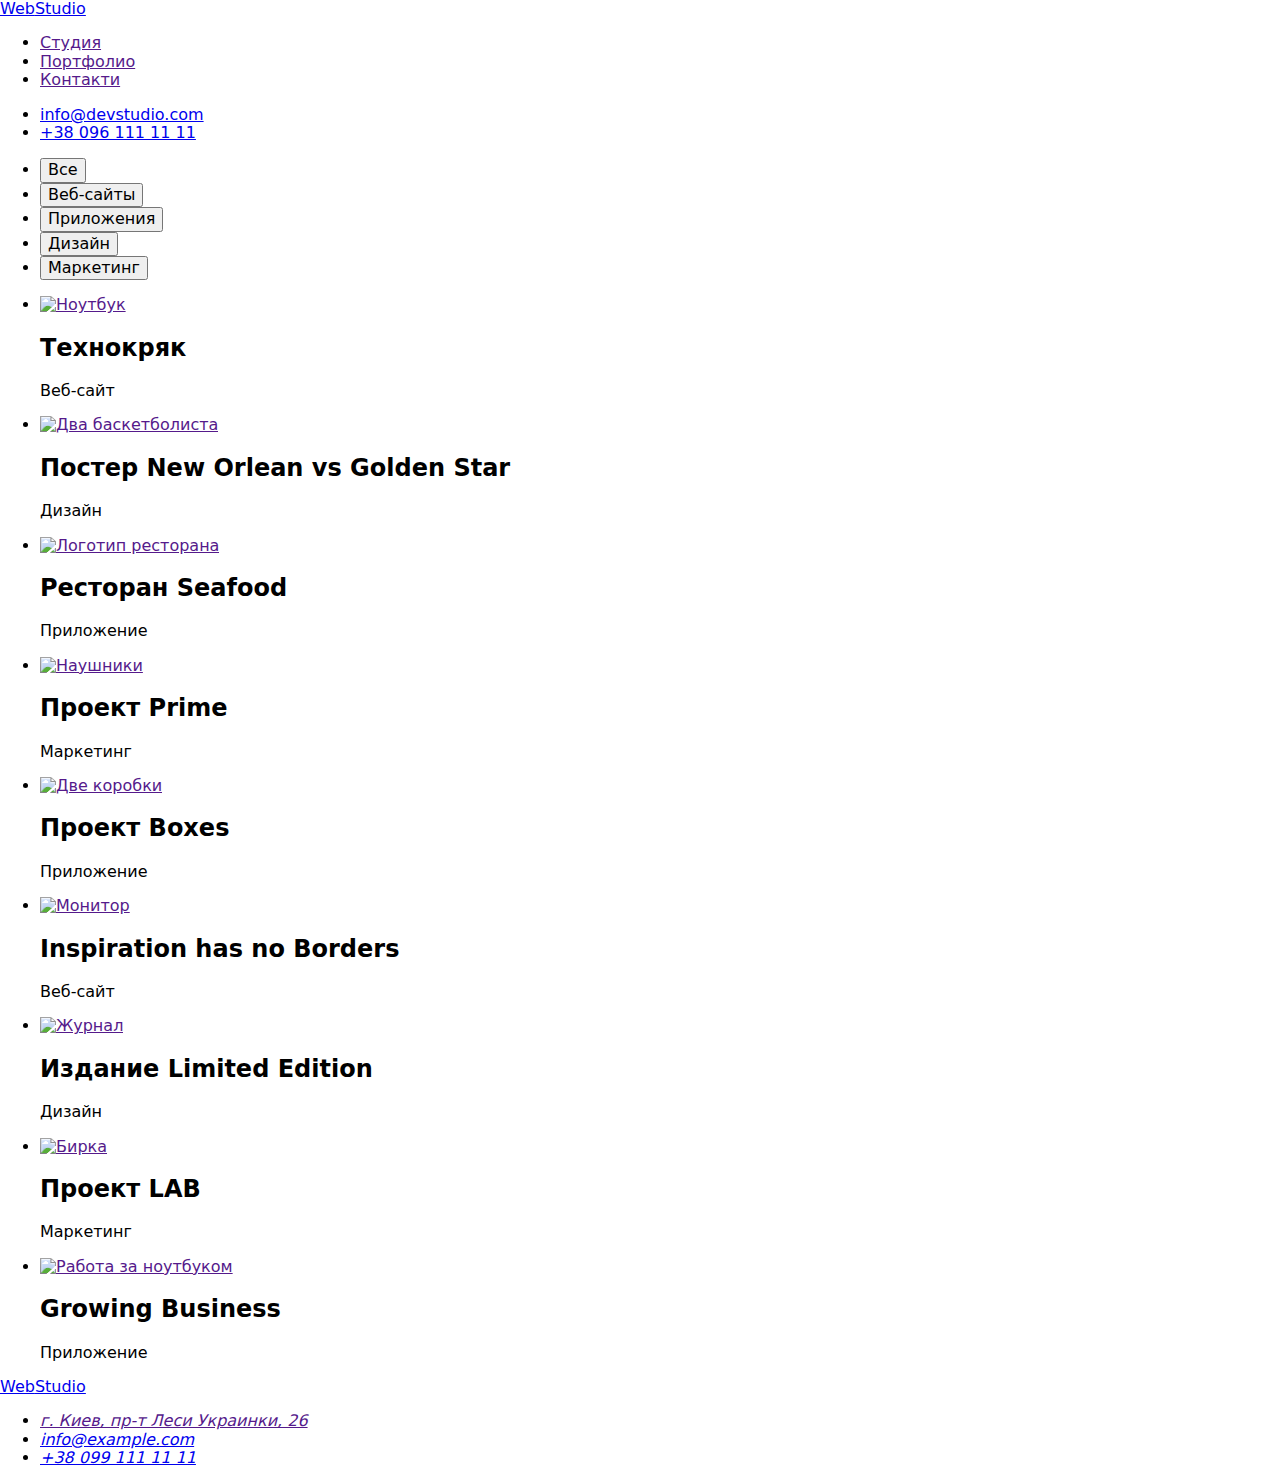
==== portfolio.html @ c6a7d30c "Create portfolio.html" ====
<!DOCTYPE html>
    <html lang="en">
    <head>
        <meta charset="UTF-8" />
  <meta http-equiv="X-UA-Compatible" content="IE=edge" />
  <meta name="viewport" content="width=device-width, initial-scale=1.0" />
  <title>WebStudio</title>
  <link rel="preconnect" href="https://fonts.googleapis.com" />
  <link rel="preconnect" href="https://fonts.gstatic.com" crossorigin />
  <link href="https://fonts.googleapis.com/css2?family=Raleway:wght@700&family=Roboto:wght@400;500;700;900&display=swap" rel="stylesheet" />
  <link rel="stylesheet" href="https://cdnjs.cloudflare.com/ajax/libs/modern-normalize/1.1.0/modern-normalize.min.css" />
  
  <link rel="stylesheet" href="./css/reset.css" />
  <link rel="stylesheet" href="./css/styles.css" />
    </head>
    <body>

        <!---------- Шапка сайту--------->

        <header class="header"> 
            <div class="container header-container">
            <nav class="header-navigation"> 
                <a href="./index.html" class="logo">Web<span class="header-logo">Studio</span></a>
                <ul class="header-list">
                    <li class="header-item"><a class="header-link" href="">Cтудия</a></li>
                    <li class="header-item"><a class="header-link-portfolio" href="">Портфолио</a></li>
                    <li class="header-item"><a class="header-link" href="">Контакти</a></li>
                </ul>
            </nav>
            <ul class="header-contacts-list">
                <li class="header-contacts-item"><a class="header-contacts-link" href="mailto:info@devstudio.com">info@devstudio.com</a></li>
                <li class="header-contacts-item"><a class="header-contacts-link" href="tel:+380961111111">+38 096 111 11 11</a></li>
            </ul>
            </div>
               </header>
               <main>
<!-- -------------Наші проекти-------------- -->

<section class="practice">
    <div class="container">
    <h1 class="visually-hidden" hidden>Наші проекти</h1>
    <ul class="practice-list">
        <li class="practice-item"><button class="practice-btn one" type="button">Все</button></li>
        <li class="practice-item"><button class="practice-btn" type="button">Веб-сайты</button></li>
        <li class="practice-item"><button class="practice-btn" type="button">Приложения</button></li>
        <li class="practice-item"><button class="practice-btn" type="button">Дизайн</button></li>
        <li class="practice-item"><button class="practice-btn" type="button">Маркетинг</button></li>
        
    </ul>



    <ul class="project">
    
        <li class="project-list">
            <a class="project-link" href=""><img class="project-img" src="./images/img7.jpg" alt="Ноутбук" width="370" height="294"></a>
            <div class="project-definition">
            <h2 class="project-title">Технокряк</h2>
            <p class="project-text">Веб-сайт</p>
            </div>
        </li>
        <li class="project-list">
            <a class="project-link" href=""><img class="project-img" src="./images/img8.jpg" alt="Два баскетболиста" width="370" height="294"></a>
            <div class="project-definition">
            <h2 class="project-title">Постер New Orlean vs Golden Star</h2>
            <p class="project-text">Дизайн</p>
            </div>
        </li>
        <li class="project-list">
            <a class="project-link" href=""><img class="project-img" src="./images/img9.jpg" alt="Логотип ресторана" width="370" height="294"></a>
            <div class="project-definition">
            <h2 class="project-title">Ресторан Seafood</h2>
            <p class="project-text">Приложение</p>
            </div>
        </li>
        <li class="project-list">
            <a class="project-link" href=""><img class="project-img" src="./images/img10.jpg" alt="Наушники" width="370" height="294"></a>
            <div class="project-definition">
            <h2 class="project-title">Проект Prime</h2>
            <p class="project-text">Маркетинг</p>
            </div>
        </li>
        <li class="project-list">
            <a class="project-link" href=""><img class="project-img" src="./images/img11.jpg" alt="Две коробки" width="370" height="294"></a>
            <div class="project-definition">
            <h2 class="project-title">Проект Boxes</h2>
            <p class="project-text">Приложение</p>
            </div>
        </li>
        <li class="project-list">
            <a class="project-link" href=""><img class="project-img" src="./images/img12.jpg" alt="Монитор" width="370" height="294"></a>
            <div class="project-definition">
            <h2 class="project-title">Inspiration has no Borders</h2>
            <p class="project-text">Веб-сайт</p>
            </div>
        </li>
        <li class="project-list">
            <a class="project-link" href=""><img class="project-img" src="./images/img13.jpg" alt="Журнал" width="370" height="294"></a>
            <div class="project-definition">
            <h2 class="project-title">Издание Limited Edition</h2>
            <p class="project-text">Дизайн</p>
            </div>
        </li>
        <li class="project-list">
            <a class="project-link" href=""><img class="project-img" src="./images/img14.jpg" alt="Бирка" width="370" height="294"></a>
            <div class="project-definition">
            <h2 class="project-title">Проект LAB</h2>
            <p class="project-text">Маркетинг</p>
            </div>
        </li>
        <li class="project-list">
            <a class="project-link" href=""><img class="project-img" src="./images/img15.jpg" alt="Работа за ноутбуком" width="370" height="294"></a>
            <div class="project-definition">
            <h2 class="project-title">Growing Business</h2>
            <p class="project-text">Приложение</p>
            </div>
        </li>
     
    </ul>
    </div>
</section>
               </main>
                        <!-- Підвал -->
               <footer class="footer">
                <div class="container">
                <a class="logo" href="./index.html">Web<span class="footer-logo">Studio</span></a>
                <address class="address">
                <ul class="address-list">
                    <li class="address-item"><a class="address-link" href="">г. Киев, пр-т Леси Украинки, 26</a></li>
                    <li class="address-item-contact"><a class="address-link-social" href="mailto:info@example.com">info@example.com</a></li>
                    <li class="address-item-contact"><a class="address-link-social" href="tel:+380961111111">+38 099 111 11 11</a></li>
                </ul>
                </address>
                </div>
           </footer>
    </body>
    </html>
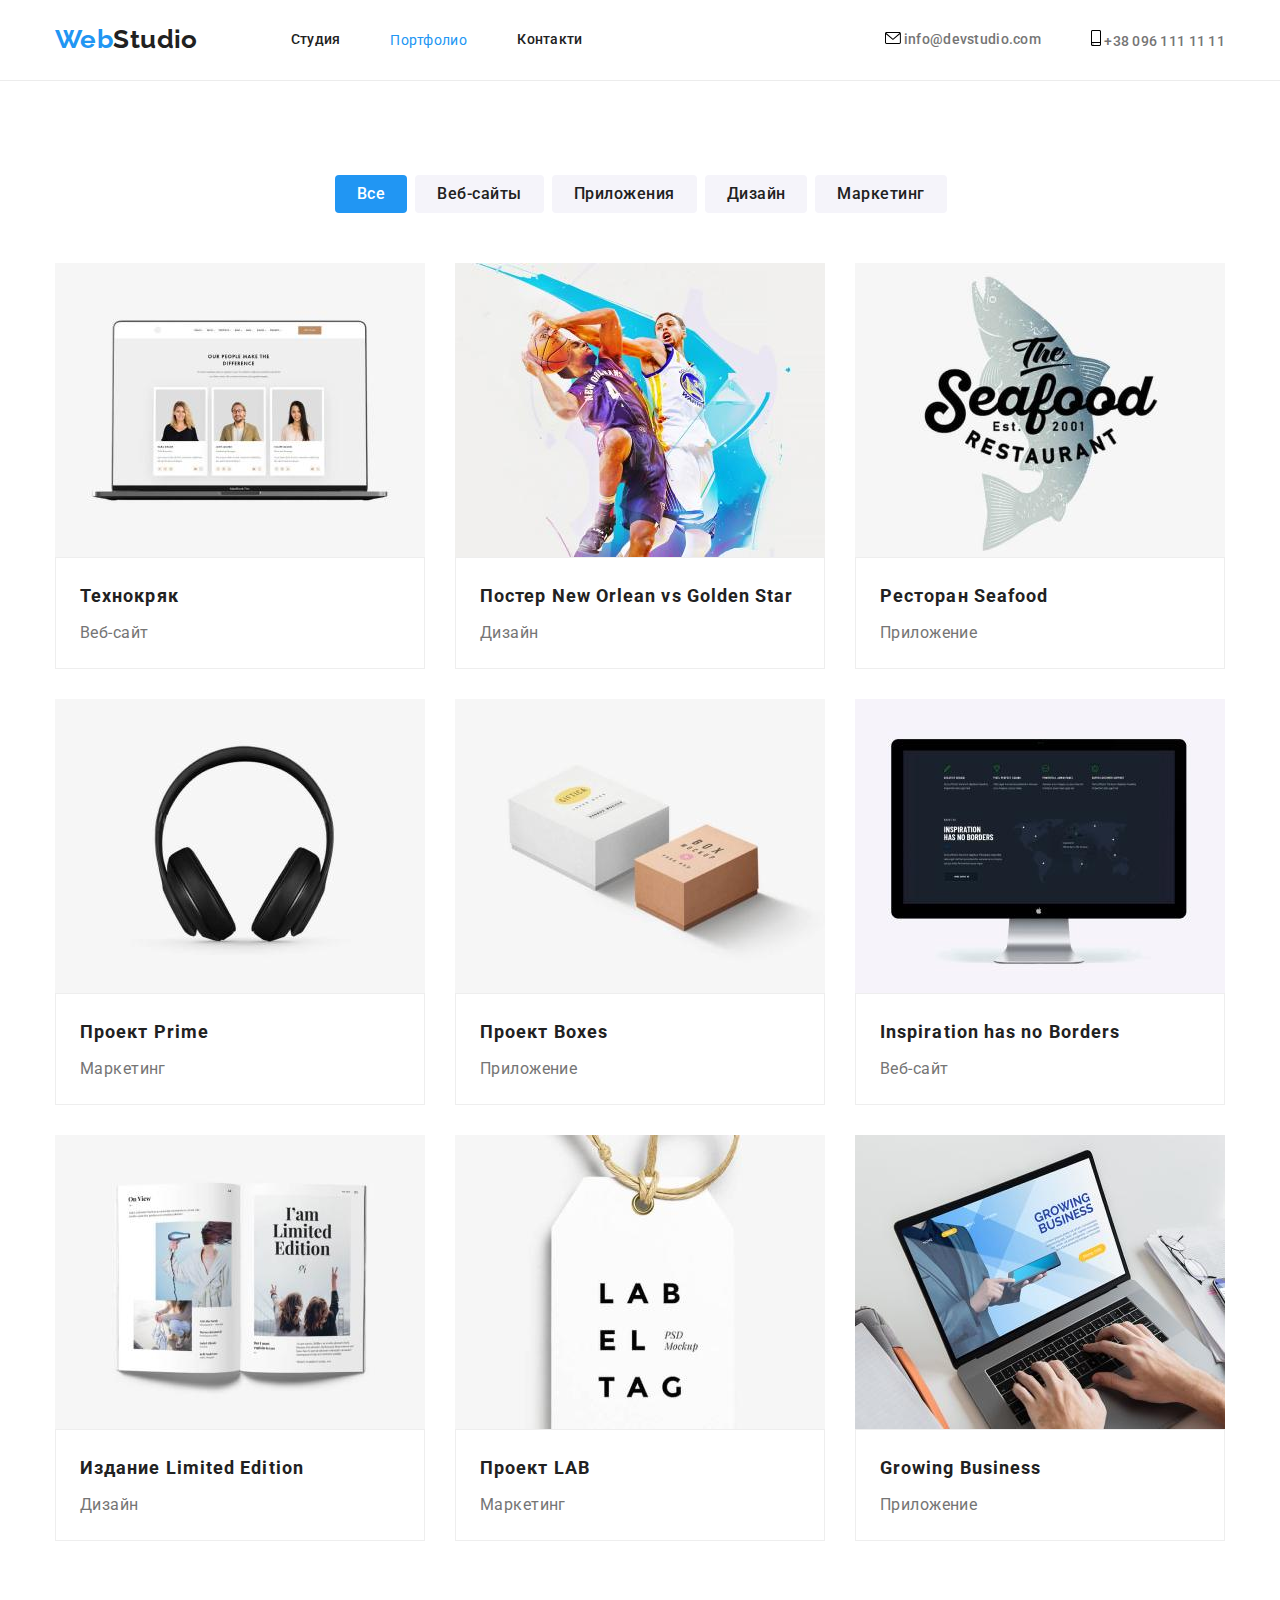
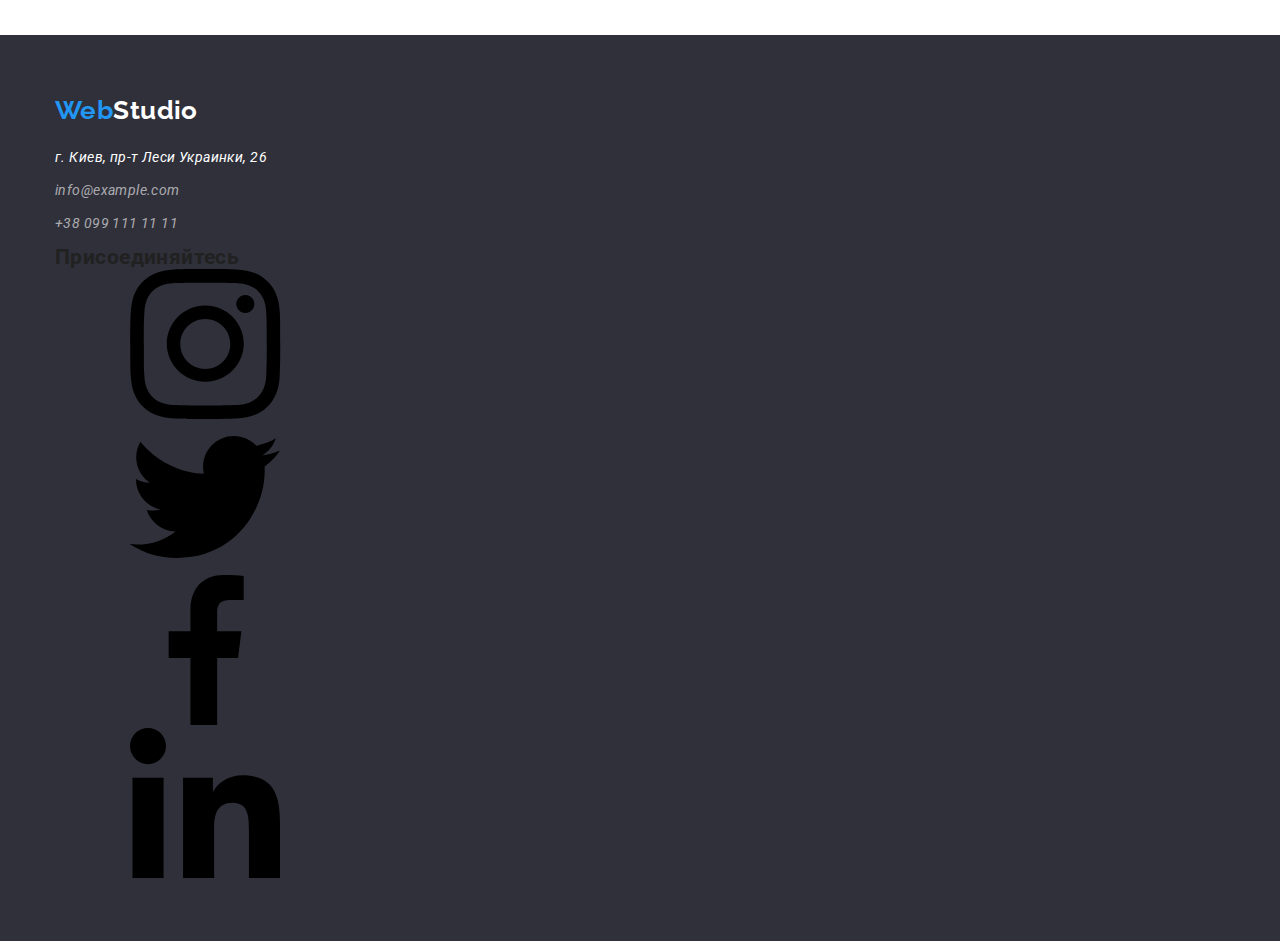
==== commit c3cbbd4e: "Update portfolio.html" ====
--- a/portfolio.html
+++ b/portfolio.html
@@ -28,8 +28,16 @@
                 </ul>
             </nav>
             <ul class="header-contacts-list">
-                <li class="header-contacts-item"><a class="header-contacts-link" href="mailto:info@devstudio.com">info@devstudio.com</a></li>
-                <li class="header-contacts-item"><a class="header-contacts-link" href="tel:+380961111111">+38 096 111 11 11</a></li>
+                <li class="header-contacts-item"><a class="header-contacts-link" href="mailto:info@devstudio.com">
+                    <svg class="contact-icon" width="16" height="12">
+                        <use href="./images/icon.svg/sprite.svg#icon-envelope"></use>
+                    </svg>
+                    info@devstudio.com</a></li>
+                <li class="header-contacts-item"><a class="header-contacts-link" href="tel:+380961111111">
+                    <svg class="contact-icon" width="10" height="16">
+                        <use href="./images/icon.svg/sprite.svg#icon-smartphone"></use>
+                    </svg>
+                    +38 096 111 11 11</a></li>
             </ul>
             </div>
                </header>
@@ -122,7 +130,8 @@
                </main>
                         <!-- Підвал -->
                <footer class="footer">
-                <div class="container">
+                <div class="container footer-container">
+                    <div class="footer-left-container">
                 <a class="logo" href="./index.html">Web<span class="footer-logo">Studio</span></a>
                 <address class="address">
                 <ul class="address-list">
@@ -132,6 +141,40 @@
                 </ul>
                 </address>
                 </div>
+                <div class="footer-right-container">
+                    <h2 class="net-social">Присоединяйтесь</h2>
+                    <ul class="team-social-networks networks-list">
+                        <li class="networks-item">
+                            <a class="networks-link dark-bg">
+                                <svg class="social-icon footer-fill">
+                                    <use href="./images/icon.svg/sprite.svg#icon-instagram"></use>
+                                </svg>
+                            </a>
+                        </li>
+                        <li class="networks-item">
+                            <a class="networks-link dark-bg-one">
+                                <svg class="social-icon footer-fill">
+                                    <use href="./images/icon.svg/sprite.svg#icon-twitter"></use>
+                                </svg>
+                            </a>
+                        </li>
+                        <li class="networks-item">
+                            <a class="networks-link dark-bg">
+                                <svg class="social-icon footer-fill">
+                                    <use href="./images/icon.svg/sprite.svg#icon-facebook"></use>
+                                </svg>
+                            </a>
+                        </li>
+                        <li class="networks-item">
+                            <a class="networks-link dark-bg">
+                                <svg class="social-icon footer-fill">
+                                    <use href="./images/icon.svg/sprite.svg#icon-linkedin"></use>
+                                </svg>
+                            </a>
+                        </li>
+                    </ul>
+                </div>
+                </div>
            </footer>
     </body>
     </html>--- a/css/styles.css
+++ b/css/styles.css
@@ -0,0 +1,429 @@
+:root {
+  --main-title-color: #212121;
+  --secondary-title-color: #757575;
+  --main-text-color: #212121;
+  --secondary-text-color: #757575;
+  --accent-color: #2196f3;
+  --tertiary-text-color: #ffffff;
+  --background-color: #e5e5e5;
+  --background-btn-color: #f5f4fa;
+  --container-gap: 94px;
+  --project-gap: 30px;
+}
+
+p,
+h1,
+h2,
+h3,
+h4,
+h5,
+h6 {
+  margin: 0;
+}
+
+ul {
+  margin: 0;
+  padding-left: 0;
+}
+
+img {
+  display: block;
+  max-width: 100%;
+  height: auto;
+}
+
+body {
+  font-family: 'Roboto', sans-serif;
+  font-size: 14px;
+  letter-spacing: 0.03em;
+  color: var(--main-title-color);
+}
+
+a {
+  text-decoration: none;
+}
+
+button {
+  border: none;
+}
+
+ul li {
+  list-style: none;
+}
+
+.container {
+  width: 1200px;
+  margin: 0 auto;
+  padding-left: 15px;
+  padding-right: 15px;
+}
+
+.visually-hidden {
+  position: absolute;
+  width: 1px;
+  height: 1px;
+  margin: -1px;
+  padding: 0;
+  overflow: hidden;
+  border: 0;
+  clip: rect(0 0 0 0);
+}
+
+.link {
+  text-decoration: none;
+}
+
+/*----- ШАПКА сайта----- */
+
+.header {
+  padding-top: 24px;
+  padding-bottom: 25px;
+  background-color: #ffffff;
+  border-bottom: 1px solid #ececec;
+}
+
+.header-container {
+  display: flex;
+}
+
+.header-navigation {
+  display: flex;
+}
+
+.header-item:not(:last-child) {
+  margin-right: 50px;
+}
+
+.logo {
+  margin-right: 93px;
+  font-family: Raleway, sans-serif;
+  display: flex;
+  font-weight: bold;
+  font-size: 26px;
+  line-height: 1.2;
+  color: var(--accent-color);
+}
+
+.header-logo {
+  color: var(--main-text-color);
+}
+
+.header-link {
+  font-weight: 500;
+  line-height: 1.14;
+  letter-spacing: 0.02em;
+  color: var(--main-text-color);
+}
+
+.header-link:hover,
+.header-link:focus,
+.header-contacts-link:hover,
+.header-contacts-link:focus {
+  color: var(--accent-color);
+}
+
+.header-list {
+  display: flex;
+  align-items: center;
+}
+
+.header-contacts-list {
+  display: flex;
+  margin-left: auto;
+  align-items: center;
+}
+
+.header-contacts-item:not(:first-child) {
+  margin-left: 50px;
+}
+
+.header-link-studio,
+.header-link-portfolio {
+  color: var(--accent-color);
+}
+
+.header-contacts-link {
+  font-weight: 500;
+  line-height: 1.14;
+  letter-spacing: 0.02em;
+  color: var(--secondary-text-color);
+}
+
+/* ----------------------ГЕРОЙ--------------------*/
+
+.hero {
+  width: 100%;
+  max-width: 1600px;
+  padding-top: 200px;
+  padding-bottom: 200px;
+  text-align: center;
+  background-color: #2f303a;
+}
+
+.hero-title {
+  margin: 0 auto;
+  max-width: 696px;
+  margin-bottom: 30px;
+  font-weight: 900;
+  font-size: 44px;
+  line-height: 1.36;
+  text-align: center;
+  letter-spacing: 0.06em;
+  text-transform: uppercase;
+  color: #ffffff;
+}
+
+.hero-btn {
+  padding: 10px 32px;
+  border-radius: 4px;
+  font-family: inherit;
+  font-weight: bold;
+  font-size: 16px;
+  line-height: 1.87;
+  text-align: center;
+  letter-spacing: 0.06em;
+  color: var(--tertiary-text-color);
+  background-color: var(--background-btn-color);
+  background: #2196f3;
+  cursor: pointer;
+}
+
+.hero-btn:hover,
+.hero-btn:focus {
+  background-color: #188ce8;
+  color: var(--tertiary-text-color);
+}
+
+/* ----------------------ОСОБЛИВОСТІ--------------------*/
+
+.about {
+  padding-top: var(--container-gap);
+  padding-bottom: var(--container-gap);
+  background-color: var(--tertiary-text-color);
+}
+
+.about-list {
+  display: flex;
+  align-items: center;
+}
+.about-list-item {
+  width: 270px;
+}
+
+.about-list-item:not(:last-child) {
+  margin-right: 30px;
+}
+
+.about-list-title {
+  font-weight: bold;
+  line-height: 1.14;
+  text-transform: uppercase;
+}
+
+.about-list-text {
+  margin-top: 10px;
+  max-width: 270px;
+  line-height: 1.71;
+  color: var(--secondary-text-color);
+}
+
+/* --------Робота---------- */
+
+.job {
+  padding-bottom: var(--containar-gap);
+  background-color: var(--main-background-color);
+}
+
+.job-list {
+  margin-top: 50px;
+  display: flex;
+  align-items: center;
+}
+
+.job-title {
+  font-weight: bold;
+  font-size: 36px;
+  line-height: 1.17;
+  text-align: center;
+}
+
+.job-list-item:not(:last-child) {
+  margin-right: 30px;
+}
+
+/* -----------Наша команда------------- */
+
+.team {
+  padding-top: var(--container-gap);
+  padding-bottom: var(--container-gap);
+  background-color: #f5f4fa;
+}
+
+.team-title {
+  font-style: normal;
+  font-weight: bold;
+  font-size: 36px;
+  line-height: 1.17;
+  text-align: center;
+  letter-spacing: 0.03em;
+  color: #212121;
+}
+.team-list {
+  margin-top: 50px;
+  display: flex;
+  align-items: center;
+}
+
+.team-list-item {
+  background-color: #ffffff;
+  border-radius: 0px 0px 4px 4px;
+  box-shadow: 0px 1px 3px rgba(0, 0, 0, 0.12), 0px 1px 1px rgba(0, 0, 0, 0.14),
+    0px 2px 1px rgba(0, 0, 0, 0.2);
+}
+.team-list-item:not(:last-child) {
+  margin-right: 30px;
+}
+
+.team-list-title {
+  margin-top: 30px;
+  font-weight: 500;
+  font-size: 16px;
+  line-height: 1.19;
+  text-align: center;
+}
+
+.team-list-text {
+  margin-top: 10px;
+  padding-bottom: 30px;
+  font-size: 16px;
+  line-height: 1.19;
+  text-align: center;
+  color: var(--secondary-text-color);
+}
+
+/*------------------------------ПІДВАЛ--------------------------*/
+
+.footer {
+  padding-top: 60px;
+  padding-bottom: 60px;
+  background-color: #2f303a;
+}
+
+.footer-logo {
+  color: var(--tertiary-text-color);
+}
+
+.address-list {
+  margin-top: 20px;
+  line-height: 1.71;
+}
+.address-item,
+.address-item-contact {
+  margin-bottom: 9px;
+}
+
+.link {
+  font-family: inherit;
+  font-style: normal;
+  font-weight: normal;
+  line-height: 1.71;
+}
+
+.address-link {
+  color: var(--tertiary-text-color);
+}
+
+.address-link-social {
+  color: rgba(255, 255, 255, 0.6);
+}
+
+.address-link:hover,
+.address-link:focus,
+.address-link-social:hover,
+.address-link-social:focus {
+  color: var(--accent-color);
+}
+
+/* -------------Проекти------------- */
+
+.practice {
+  padding-top: var(--container-gap);
+  padding-bottom: var(--container-gap);
+  background-color: var(--tertiary-text-color);
+}
+
+.practice-list {
+  margin-bottom: 50px;
+  padding-left: 280px;
+  display: flex;
+}
+
+.practice-item:not(:last-child) {
+  margin-right: 8px;
+}
+
+.practice-btn {
+  padding: 6px 22px;
+  border-radius: 4px;
+  font-family: inherit;
+  font-weight: 500;
+  font-size: 16px;
+  line-height: 1.62;
+  text-align: center;
+  letter-spacing: 0.03em;
+  color: var(--main-title-color);
+  background-color: var(--background-btn-color);
+  cursor: pointer;
+}
+
+.practice-btn:hover,
+.practice-btn.focus {
+  background-color: var(--accent-color);
+  color: var(--tertiary-text-color);
+}
+
+.one {
+  background-color: var(--accent-color);
+  color: var(--tertiary-text-color);
+}
+
+.project {
+  display: flex;
+  align-items: center;
+  flex-wrap: wrap;
+}
+
+.project-title {
+  margin-bottom: 4px;
+  font-weight: bold;
+  font-size: 18px;
+  line-height: 2;
+  letter-spacing: 0.06em;
+  color: var(--main-title-color);
+}
+
+.project-list {
+  width: 370px;
+  margin-right: 30px;
+  margin-bottom: 30px;
+}
+
+.project-list:nth-child(3n) {
+  margin-right: 0px;
+}
+
+.project-list:nth-last-child(-n + 3) {
+  margin-bottom: 0px;
+}
+
+.project-definition {
+  padding: 20px 24px;
+  background: #ffffff;
+  border: 1px solid #eeeeee;
+}
+
+.project-text {
+  font-size: 16px;
+  line-height: 1.87;
+  color: var(--secondary-text-color);
+}
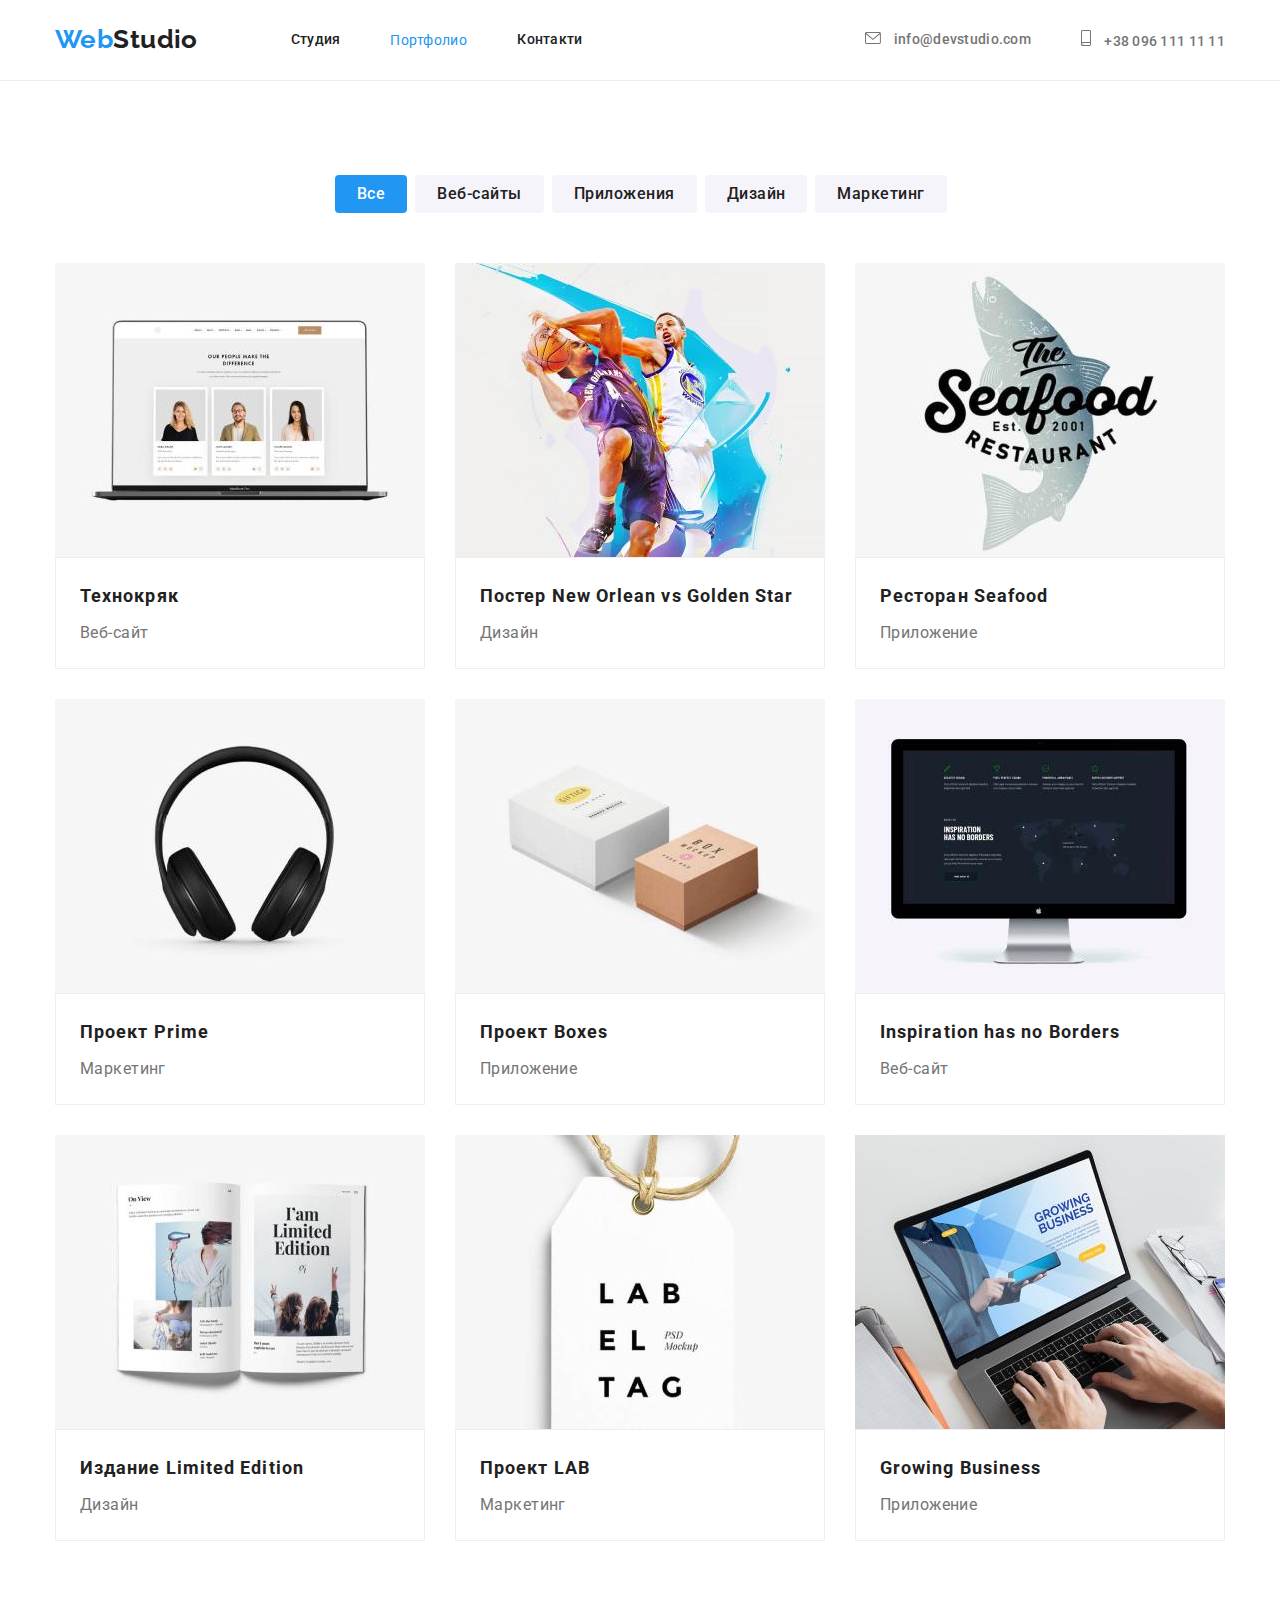
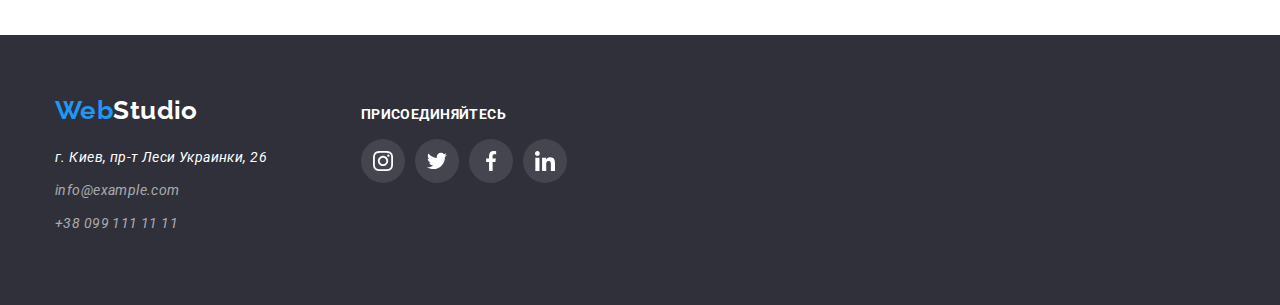
==== commit c07a158c: "Update portfolio.html" ====
--- a/portfolio.html
+++ b/portfolio.html
@@ -152,7 +152,7 @@
                             </a>
                         </li>
                         <li class="networks-item">
-                            <a class="networks-link dark-bg-one">
+                            <a class="networks-link dark-bg">
                                 <svg class="social-icon footer-fill">
                                     <use href="./images/icon.svg/sprite.svg#icon-twitter"></use>
                                 </svg>
--- a/css/styles.css
+++ b/css/styles.css
@@ -7,6 +7,7 @@
   --tertiary-text-color: #ffffff;
   --background-color: #e5e5e5;
   --background-btn-color: #f5f4fa;
+  --main-background-color: #ffffff;
   --container-gap: 94px;
   --project-gap: 30px;
 }
@@ -149,6 +150,16 @@
   color: var(--secondary-text-color);
 }
 
+.contact-icon {
+  margin-right: 10px;
+  fill: currentColor;
+}
+
+.contact-icon:hover,
+.contact-icon:focus {
+  fill: var(--accent-color);
+}
+
 /* ----------------------ГЕРОЙ--------------------*/
 
 .hero {
@@ -157,7 +168,16 @@
   padding-top: 200px;
   padding-bottom: 200px;
   text-align: center;
-  background-color: #2f303a;
+  background-image: linear-gradient(
+      to right,
+      rgba(47, 48, 58, 0.4),
+      rgba(47, 48, 58, 0.4)
+    ),
+    url(../images/hero.jpg);
+  background-color: #c4c4c4;
+  background-repeat: no-repeat;
+  background-position: center;
+  background-size: cover;
 }
 
 .hero-title {
@@ -214,6 +234,26 @@
   margin-right: 30px;
 }
 
+.about-icon {
+  display: flex;
+  justify-content: center;
+  align-items: center;
+  margin-bottom: 30px;
+  width: 270px;
+  height: 120px;
+  background-color: var(--background-btn-color);
+}
+
+.about-icon:hover {
+  background: #f5f4fa;
+  border-radius: 4px;
+}
+
+.icon-card {
+  width: 70px;
+  height: 70px;
+}
+
 .about-list-title {
   font-weight: bold;
   line-height: 1.14;
@@ -230,7 +270,7 @@
 /* --------Робота---------- */
 
 .job {
-  padding-bottom: var(--containar-gap);
+  padding-bottom: var(--container-gap);
   background-color: var(--main-background-color);
 }
 
@@ -294,11 +334,119 @@
 
 .team-list-text {
   margin-top: 10px;
-  padding-bottom: 30px;
   font-size: 16px;
   line-height: 1.19;
   text-align: center;
   color: var(--secondary-text-color);
+}
+
+.team-social-networks {
+  margin-top: 16px;
+}
+
+.networks-list {
+  display: flex;
+  justify-content: center;
+  padding-bottom: 30px;
+}
+
+.networks-item {
+  width: 44px;
+  height: 44px;
+}
+
+.networks-item + .networks-item {
+  margin-left: 10px;
+}
+
+.networks-link {
+  width: 100%;
+  height: 100%;
+  display: flex;
+  align-items: center;
+  justify-content: center;
+  border-radius: 50%;
+  background: var(--main-background-color);
+  cursor: pointer;
+}
+
+.networks-link:hover,
+.networks-link:focus {
+  background-color: var(--accent-color);
+}
+
+.networks-link:hover .social-icon,
+.networks-link:focus .social-icon {
+  fill: var(--main-background-color);
+}
+
+.social-icon {
+  width: 20px;
+  height: 20px;
+  fill: #afb1b8;
+}
+
+/*------------------------ПОСТІЙНІ КЛІЄНТИ---------------------*/
+
+.clients {
+  padding-top: 94px;
+  padding-bottom: 94px;
+}
+
+.clients-title {
+  font-weight: bold;
+  font-size: 36px;
+  line-height: 1.17;
+  text-align: center;
+  letter-spacing: 0.03em;
+  color: var(--main-title-color);
+}
+
+.clients-list {
+  display: flex;
+  justify-content: center;
+  margin-top: 50px;
+  text-align: center;
+}
+
+.clients-list-item {
+  width: 170px;
+  height: 92px;
+  border: 1px solid #afb1b8;
+  border-radius: 4px;
+  display: flex;
+  align-items: center;
+  justify-content: center;
+  cursor: pointer;
+}
+
+.clients-list-item:hover,
+.clients-list-item:focus {
+  border: 1px solid var(--accent-color);
+  fill: var(--accent-color);
+}
+
+.clients-list-item + .clients-list-item {
+  margin-left: 30px;
+}
+
+.clients-icon {
+  width: 106px;
+  height: 60px;
+  fill: #afb1b8;
+}
+
+.clients-link {
+  display: block;
+  padding-top: 16px;
+  padding-bottom: 16px;
+  padding-left: 32px;
+  padding-right: 32px;
+}
+
+.clients-link:hover .clients-icon,
+.clients-link:focus .clients-icon {
+  fill: var(--accent-color);
 }
 
 /*------------------------------ПІДВАЛ--------------------------*/
@@ -309,6 +457,14 @@
   background-color: #2f303a;
 }
 
+.footer-container {
+  display: flex;
+  align-items: baseline;
+}
+
+.footer-left-container {
+  margin-right: 70px;
+}
 .footer-logo {
   color: var(--tertiary-text-color);
 }
@@ -342,6 +498,23 @@
 .address-link-social:hover,
 .address-link-social:focus {
   color: var(--accent-color);
+}
+
+.net-social {
+  font-weight: bold;
+  font-size: 14px;
+  line-height: 1.14;
+  letter-spacing: 0.03em;
+  text-transform: uppercase;
+  color: #ffffff;
+}
+
+.footer-fill {
+  fill: #ffffff;
+}
+
+.dark-bg {
+  background: rgba(255, 255, 255, 0.1);
 }
 
 /* -------------Проекти------------- */
@@ -416,6 +589,12 @@
   margin-bottom: 0px;
 }
 
+.project-list:hover,
+.project-list:focus {
+  box-shadow: 0px 1px 1px rgba(0, 0, 0, 0.12), 0px 4px 4px rgba(0, 0, 0, 0.06),
+    1px 4px 6px rgba(0, 0, 0, 0.16);
+}
+
 .project-definition {
   padding: 20px 24px;
   background: #ffffff;
